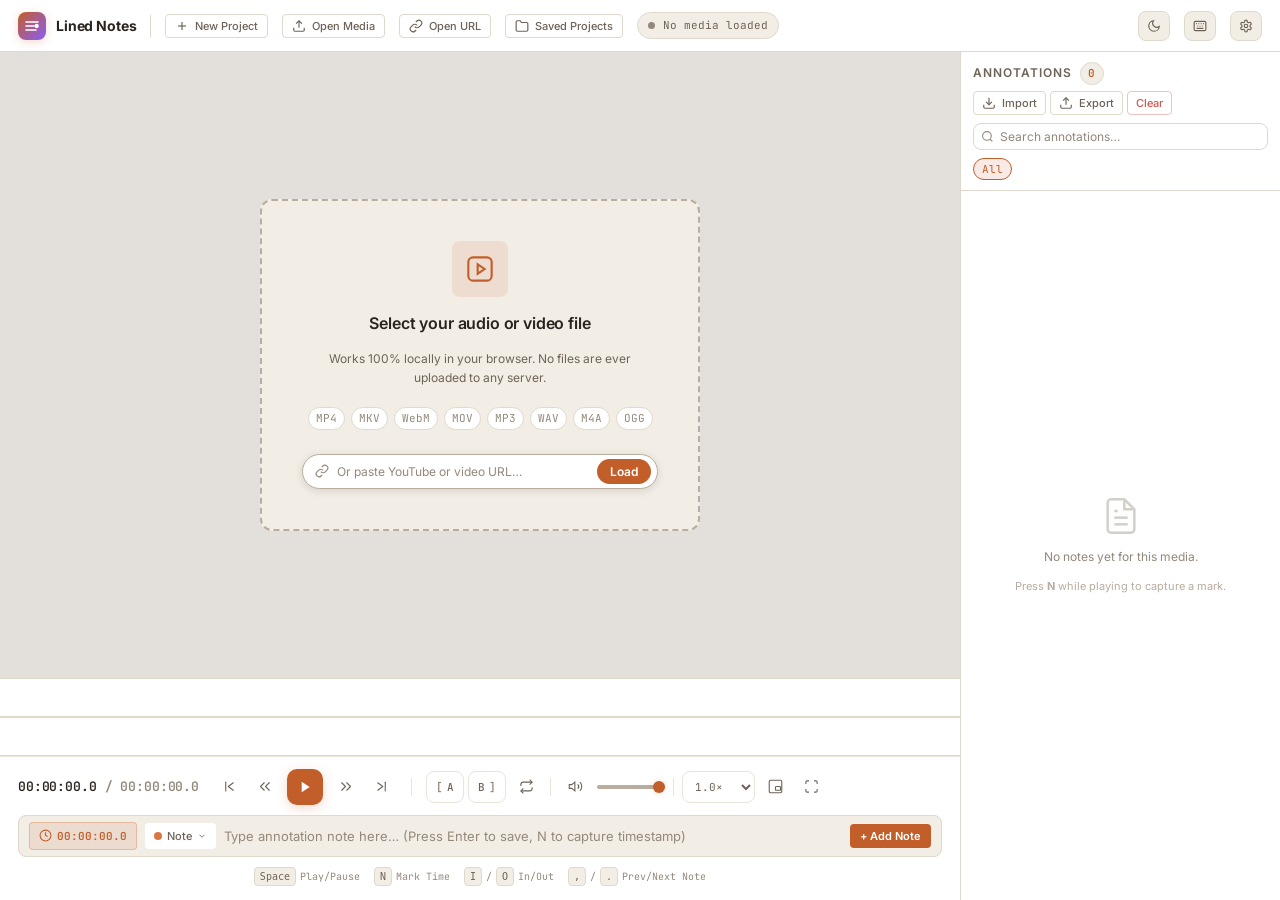
==== index.html @ c64c7761 "fixes to caching and PWA updates" ====
<!DOCTYPE html>
<html lang="en">

<head>
  <meta charset="UTF-8">
  <meta name="viewport" content="width=device-width, initial-scale=1.0, maximum-scale=5.0, viewport-fit=cover">
  <meta name="theme-color" content="#141210">
  <meta name="description" content="Lined Notes — Professional Audio & Video Annotation">
  <title>Lined Notes — Audio & Video Annotation</title>

  <!-- PWA Manifest & App Metadata -->
  <link rel="manifest" href="manifest.webmanifest">
  <meta name="mobile-web-app-capable" content="yes">
  <meta name="apple-mobile-web-app-capable" content="yes">
  <meta name="apple-mobile-web-app-status-bar-style" content="black-translucent">
  <meta name="apple-mobile-web-app-title" content="Lined Notes">
  <meta name="application-name" content="Lined Notes">
  <meta name="msapplication-TileColor" content="#141210">

  <!-- PWA Icons & Favicons -->
  <link rel="icon" type="image/svg+xml" href="icons/icon.svg">
  <link rel="icon" type="image/png" sizes="32x32" href="icons/favicon-32x32.png">
  <link rel="icon" type="image/png" sizes="16x16" href="icons/favicon-16x16.png">
  <link rel="shortcut icon" href="favicon.ico">
  <link rel="apple-touch-icon" sizes="180x180" href="icons/apple-touch-icon.png">

  <!-- Fonts & Modular Styles -->
  <link rel="preconnect" href="https://fonts.googleapis.com">
  <link rel="preconnect" href="https://fonts.gstatic.com" crossorigin>
  <link
    href="https://fonts.googleapis.com/css2?family=Inter:wght@400;500;600;700&family=JetBrains+Mono:wght@400;500;600&display=swap"
    rel="stylesheet">
  <link rel="stylesheet" href="css/main.css">

  <script>
    (function () {
      try {
        const saved = localStorage.getItem('ln_theme');
        const theme = saved || ((window.matchMedia && window.matchMedia('(prefers-color-scheme: light)').matches) ? 'light' : 'dark');
        document.documentElement.setAttribute('data-theme', theme);
        const meta = document.querySelector('meta[name="theme-color"]');
        if (meta) meta.setAttribute('content', theme === 'light' ? '#f7f4ee' : '#141210');
      } catch (e) { }
    })();
  </script>
</head>

<body>

  <div id="app">

    <!-- HEADER -->
    <header>
      <a href="#" class="logo" onclick="event.preventDefault()">
        <div class="logo-icon">
          <svg viewBox="0 0 24 24" fill="none" stroke="currentColor" stroke-width="2.5" stroke-linecap="round"
            stroke-linejoin="round" width="16" height="16">
            <line x1="3" y1="6" x2="21" y2="6" />
            <line x1="3" y1="12" x2="15" y2="12" />
            <line x1="3" y1="18" x2="18" y2="18" />
            <circle cx="19" cy="12" r="2" fill="currentColor" />
          </svg>
        </div>
        <span class="logo-title">Lined Notes</span>
      </a>

      <!-- Mobile View Switcher Tabs (<= 1024px) -->
      <mobile-tabs id="mobile-tabs"></mobile-tabs>

      <div class="header-sep"></div>

      <button class="btn btn-ghost btn-sm btn-new-project" id="new-project-btn" onclick="app.newProject()"
        title="Start New Project" aria-label="Start New Project">
        <svg viewBox="0 0 24 24" fill="none" stroke="currentColor" stroke-width="2" width="13" height="13">
          <line x1="12" y1="5" x2="12" y2="19" />
          <line x1="5" y1="12" x2="19" y2="12" />
        </svg>
        <span class="btn-text">New Project</span>
      </button>
      <button class="btn btn-ghost btn-sm btn-open-media" id="open-media-btn" onclick="document.getElementById('file-picker').click()"
        title="Open Audio or Video File" aria-label="Open Audio or Video File">
        <svg viewBox="0 0 24 24" fill="none" stroke="currentColor" stroke-width="2">
          <path d="M21 15v4a2 2 0 01-2 2H5a2 2 0 01-2-2v-4" />
          <polyline points="17 8 12 3 7 8" />
          <line x1="12" y1="3" x2="12" y2="15" />
        </svg>
        <span class="btn-text">Open Media</span>
      </button>
      <button class="btn btn-ghost btn-sm btn-open-url" id="open-url-btn" onclick="app.openUrlModal()"
        title="Open YouTube or Video URL" aria-label="Open YouTube or Video URL">
        <svg viewBox="0 0 24 24" fill="none" stroke="currentColor" stroke-width="2" width="13" height="13">
          <path d="M10 13a5 5 0 0 0 7.54.54l3-3a5 5 0 0 0-7.07-7.07l-1.72 1.71"></path>
          <path d="M14 11a5 5 0 0 0-7.54-.54l-3 3a5 5 0 0 0 7.07 7.07l1.71-1.71"></path>
        </svg>
        <span class="btn-text">Open URL</span>
      </button>
      <button class="btn btn-ghost btn-sm btn-projects" id="projects-btn" onclick="app.openSessionsModal()"
        title="Saved Projects & Sessions">
        <svg viewBox="0 0 24 24" fill="none" stroke="currentColor" stroke-width="2" width="13" height="13">
          <path d="M22 19a2 2 0 0 1-2 2H4a2 2 0 0 1-2-2V5a2 2 0 0 1 2-2h5l2 3h9a2 2 0 0 1 2 2z"></path>
        </svg>
        <span class="btn-text">Saved Projects</span>
        <span class="projects-count-badge" id="projects-count-badge" style="display:none;">0</span>
      </button>
      <input type="file" id="file-picker"
        accept="audio/*,video/*,.mp4,.mkv,.webm,.mov,.avi,.m4v,.ogv,.mp3,.wav,.m4a,.aac,.ogg,.opus,.flac,.weba"
        style="display:none" onchange="app.handleFileSelect(this.files[0])">

      <div class="file-badge" id="file-badge" title="Current Loaded File">
        <div class="dot"></div>
        <div class="file-badge-text" id="file-name-text">No media loaded</div>
      </div>

      <div class="spacer"></div>

      <!-- Offline status badge -->
      <div id="offline-badge"
        style="display:none;align-items:center;gap:5px;font-size:11px;font-family:var(--font-mono);color:#f59e0b;background:rgba(245,158,11,0.12);border:1px solid rgba(245,158,11,0.28);padding:3px 8px;border-radius:var(--radius-full);"
        title="Offline: All annotation and playback features working locally">
        <svg viewBox="0 0 24 24" fill="none" stroke="currentColor" stroke-width="2" width="12" height="12">
          <line x1="1" y1="1" x2="23" y2="23" />
          <path d="M16.72 11.06A10.94 10.94 0 0 1 19 12.55" />
          <path d="M5 12.55a10.94 10.94 0 0 1 5.17-2.39" />
          <path d="M10.71 5.05A16 16 0 0 1 22.58 9" />
          <path d="M1.42 9a15.91 15.91 0 0 1 4.7-2.88" />
          <path d="M8.53 16.11a6 6 0 0 1 6.95 0" />
          <line x1="12" y1="20" x2="12.01" y2="20" />
        </svg>
        <span>Offline</span>
      </div>

      <!-- PWA Install Button (shown when installable) -->
      <button class="btn btn-primary btn-sm" id="pwa-install-btn"
        style="display:none;padding:4px 10px;font-size:11px;gap:5px;" onclick="app.promptPwaInstall()"
        title="Install Lined Notes as App">
        <svg viewBox="0 0 24 24" fill="none" stroke="currentColor" stroke-width="2.2" width="13" height="13">
          <path d="M21 15v4a2 2 0 0 1-2 2H5a2 2 0 0 1-2-2v-4" />
          <polyline points="7 10 12 15 17 10" />
          <line x1="12" y1="15" x2="12" y2="3" />
        </svg>
        <span>Install App</span>
      </button>

      <!-- Theme toggle -->
      <button class="btn-icon theme-toggle-btn" id="theme-toggle-btn" onclick="app.toggleTheme()"
        title="Toggle Theme (T)">
        <svg class="theme-icon-sun" viewBox="0 0 24 24" fill="none" stroke="currentColor" stroke-width="2">
          <circle cx="12" cy="12" r="5" />
          <line x1="12" y1="1" x2="12" y2="3" />
          <line x1="12" y1="21" x2="12" y2="23" />
          <line x1="4.22" y1="4.22" x2="5.64" y2="5.64" />
          <line x1="18.36" y1="18.36" x2="19.78" y2="19.78" />
          <line x1="1" y1="12" x2="3" y2="12" />
          <line x1="21" y1="12" x2="23" y2="12" />
          <line x1="4.22" y1="19.78" x2="5.64" y2="18.36" />
          <line x1="18.36" y1="5.64" x2="19.78" y2="4.22" />
        </svg>
        <svg class="theme-icon-moon" viewBox="0 0 24 24" fill="none" stroke="currentColor" stroke-width="2">
          <path d="M21 12.79A9 9 0 1 1 11.21 3 7 7 0 0 0 21 12.79z" />
        </svg>
      </button>

      <button class="btn-icon" onclick="app.openShortcutsModal()" title="Keyboard Shortcuts (?)"
        aria-label="Keyboard Shortcuts">
        <svg viewBox="0 0 24 24" fill="none" stroke="currentColor" stroke-width="2" stroke-linecap="round"
          stroke-linejoin="round" width="14" height="14">
          <rect width="20" height="16" x="2" y="4" rx="2" />
          <path d="M6 8h.001" />
          <path d="M10 8h.001" />
          <path d="M14 8h.001" />
          <path d="M18 8h.001" />
          <path d="M8 12h.001" />
          <path d="M12 12h.001" />
          <path d="M16 12h.001" />
          <path d="M7 16h10" />
        </svg>
      </button>

      <!-- Settings -->
      <button class="btn-icon" id="settings-btn" onclick="app.openSettingsModal()" title="Settings"
        aria-label="Settings">
        <svg viewBox="0 0 24 24" fill="none" stroke="currentColor" stroke-width="2" stroke-linecap="round"
          stroke-linejoin="round" width="14" height="14">
          <path
            d="M12.22 2h-.44a2 2 0 0 0-2 2v.18a2 2 0 0 1-1 1.73l-.43.25a2 2 0 0 1-2 0l-.15-.08a2 2 0 0 0-2.73.73l-.22.38a2 2 0 0 0 .73 2.73l.15.1a2 2 0 0 1 1 1.72v.51a2 2 0 0 1-1 1.74l-.15.09a2 2 0 0 0-.73 2.73l.22.38a2 2 0 0 0 2.73.73l.15-.08a2 2 0 0 1 2 0l.43.25a2 2 0 0 1 1 1.73V20a2 2 0 0 0 2 2h.44a2 2 0 0 0 2-2v-.18a2 2 0 0 1 1-1.73l.43-.25a2 2 0 0 1 2 0l.15.08a2 2 0 0 0 2.73-.73l.22-.39a2 2 0 0 0-.73-2.73l-.15-.08a2 2 0 0 1-1-1.74v-.5a2 2 0 0 1 1-1.74l.15-.09a2 2 0 0 0 .73-2.73l-.22-.38a2 2 0 0 0-2.73-.73l-.15.08a2 2 0 0 1-2 0l-.43-.25a2 2 0 0 1-1-1.73V4a2 2 0 0 0-2-2z" />
          <circle cx="12" cy="12" r="3" />
        </svg>
      </button>

      <!-- Mobile Overflow Menu (<= 1024px) -->
      <div class="mobile-menu-wrap" id="mobile-menu-wrap">
        <button class="btn-icon mobile-menu-btn" id="mobile-menu-btn" onclick="app.toggleMobileMenu(event)"
          title="Options menu" aria-label="Options menu">
          <svg viewBox="0 0 24 24" fill="none" stroke="currentColor" stroke-width="2.2" width="18" height="18">
            <circle cx="12" cy="12" r="1.5" />
            <circle cx="12" cy="5" r="1.5" />
            <circle cx="12" cy="19" r="1.5" />
          </svg>
        </button>
        <div class="mobile-dropdown-menu" id="mobile-dropdown-menu">
          <div class="dropdown-item" onclick="app.newProject(); app.closeMobileMenu();">
            <svg viewBox="0 0 24 24" fill="none" stroke="currentColor" stroke-width="2" width="14" height="14">
              <path d="M12 5v14M5 12h14" />
            </svg>
            <span>New Project</span>
          </div>
          <div class="dropdown-item" onclick="document.getElementById('file-picker').click(); app.closeMobileMenu();">
            <svg viewBox="0 0 24 24" fill="none" stroke="currentColor" stroke-width="2" width="14" height="14">
              <path d="M21 15v4a2 2 0 0 1-2 2H5a2 2 0 0 1-2-2v-4" />
              <polyline points="17 8 12 3 7 8" />
              <line x1="12" y1="3" x2="12" y2="15" />
            </svg>
            <span>Select Media…</span>
          </div>
          <div class="dropdown-item" onclick="app.openUrlModal(); app.closeMobileMenu();">
            <svg viewBox="0 0 24 24" fill="none" stroke="currentColor" stroke-width="2" width="14" height="14">
              <path d="M10 13a5 5 0 0 0 7.54.54l3-3a5 5 0 0 0-7.07-7.07l-1.72 1.71"></path>
              <path d="M14 11a5 5 0 0 0-7.54-.54l-3 3a5 5 0 0 0 7.07 7.07l1.71-1.71"></path>
            </svg>
            <span>Open Video URL…</span>
          </div>
          <div class="dropdown-divider"></div>
          <div class="dropdown-item" onclick="app.toggleTheme(); app.closeMobileMenu();">
            <svg viewBox="0 0 24 24" fill="none" stroke="currentColor" stroke-width="2" width="14" height="14">
              <circle cx="12" cy="12" r="5" />
              <path
                d="M12 1v2m0 18v2M4.22 4.22l1.42 1.42m12.72 12.72l1.42 1.42M1 12h2m18 0h2M4.22 19.78l1.42-1.42M18.36 5.64l1.42-1.42" />
            </svg>
            <span>Toggle Theme</span>
          </div>
          <div class="dropdown-item" id="menu-item-install" onclick="app.promptPwaInstall(); app.closeMobileMenu();"
            style="display:none;">
            <svg viewBox="0 0 24 24" fill="none" stroke="currentColor" stroke-width="2" width="14" height="14">
              <path d="M21 15v4a2 2 0 0 1-2 2H5a2 2 0 0 1-2-2v-4" />
              <polyline points="7 10 12 15 17 10" />
              <line x1="12" y1="15" x2="12" y2="3" />
            </svg>
            <span>Install App</span>
          </div>
          <div class="dropdown-item" onclick="app.openSessionsModal(); app.closeMobileMenu();">
            <svg viewBox="0 0 24 24" fill="none" stroke="currentColor" stroke-width="2" width="14" height="14">
              <path d="M22 19a2 2 0 0 1-2 2H4a2 2 0 0 1-2-2V5a2 2 0 0 1 2-2h5l2 3h9a2 2 0 0 1 2 2z"></path>
            </svg>
            <span>Saved Projects <span id="menu-projects-count"
                style="font-family:var(--font-mono);font-size:11px;color:var(--accent-cyan);"></span></span>
          </div>
          <div class="dropdown-item" onclick="app.openExportModal(); app.closeMobileMenu();">
            <svg viewBox="0 0 24 24" fill="none" stroke="currentColor" stroke-width="2" width="14" height="14">
              <path d="M21 15v4a2 2 0 0 1-2 2H5a2 2 0 0 1-2-2v-4" />
              <polyline points="17 8 12 3 7 8" />
              <line x1="12" y1="3" x2="12" y2="15" />
            </svg>
            <span>Export Annotations…</span>
          </div>
          <div class="dropdown-item" onclick="app.openImportModal(); app.closeMobileMenu();">
            <svg viewBox="0 0 24 24" fill="none" stroke="currentColor" stroke-width="2" width="14" height="14">
              <path d="M21 15v4a2 2 0 0 1-2 2H5a2 2 0 0 1-2-2v-4" />
              <polyline points="7 10 12 15 17 10" />
              <line x1="12" y1="15" x2="12" y2="3" />
            </svg>
            <span>Import Annotations…</span>
          </div>
          <div class="dropdown-item" onclick="app.openShortcutsModal(); app.closeMobileMenu();">
            <svg viewBox="0 0 24 24" fill="none" stroke="currentColor" stroke-width="2" stroke-linecap="round"
              stroke-linejoin="round" width="14" height="14">
              <rect width="20" height="16" x="2" y="4" rx="2" />
              <path d="M6 8h.001" />
              <path d="M10 8h.001" />
              <path d="M14 8h.001" />
              <path d="M18 8h.001" />
              <path d="M8 12h.001" />
              <path d="M12 12h.001" />
              <path d="M16 12h.001" />
              <path d="M7 16h10" />
            </svg>
            <span>Keyboard Shortcuts</span>
          </div>
          <div class="dropdown-item" onclick="app.openSettingsModal(); app.closeMobileMenu();">
            <svg viewBox="0 0 24 24" fill="none" stroke="currentColor" stroke-width="2" stroke-linecap="round"
              stroke-linejoin="round" width="14" height="14">
              <path
                d="M12.22 2h-.44a2 2 0 0 0-2 2v.18a2 2 0 0 1-1 1.73l-.43.25a2 2 0 0 1-2 0l-.15-.08a2 2 0 0 0-2.73.73l-.22.38a2 2 0 0 0 .73 2.73l.15.1a2 2 0 0 1 1 1.72v.51a2 2 0 0 1-1 1.74l-.15.09a2 2 0 0 0-.73 2.73l.22.38a2 2 0 0 0 2.73.73l.15-.08a2 2 0 0 1 2 0l.43.25a2 2 0 0 1 1 1.73V20a2 2 0 0 0 2 2h.44a2 2 0 0 0 2-2v-.18a2 2 0 0 1 1-1.73l.43-.25a2 2 0 0 1 2 0l.15.08a2 2 0 0 0 2.73-.73l.22-.39a2 2 0 0 0-.73-2.73l-.15-.08a2 2 0 0 1-1-1.74v-.5a2 2 0 0 1 1-1.74l.15-.09a2 2 0 0 0 .73-2.73l-.22-.38a2 2 0 0 0-2.73-.73l-.15.08a2 2 0 0 1-2 0l-.43-.25a2 2 0 0 1-1-1.73V4a2 2 0 0 0-2-2z" />
              <circle cx="12" cy="12" r="3" />
            </svg>
            <span>Settings</span>
          </div>
          <div class="dropdown-divider"></div>
          <div class="dropdown-item text-danger" onclick="app.clearAllNotes(); app.closeMobileMenu();">
            <svg viewBox="0 0 24 24" fill="none" stroke="currentColor" stroke-width="2" width="14" height="14">
              <polyline points="3 6 5 6 21 6" />
              <path d="M19 6v14a2 2 0 0 1-2 2H7a2 2 0 0 1-2-2V6m3 0V4a2 2 0 0 1 2-2h4a2 2 0 0 1 2 2v2" />
            </svg>
            <span>Clear All Notes</span>
          </div>
        </div>
      </div>
    </header>

    <!-- MAIN COLUMN: Media Player + Timeline + Transport Controls -->
    <div id="main-col">

      <!-- PLAYER AREA -->
      <div id="player-area">
        <!-- Drag & Drop Overlay -->
        <div id="drop-zone" ondrop="app.onDrop(event)" ondragover="app.onDragOver(event)"
          ondragleave="app.onDragLeave(event)" onclick="document.getElementById('file-picker').click()">
          <div class="drop-box">
            <div class="drop-icon-wrap">
              <svg viewBox="0 0 24 24" fill="none" stroke="currentColor" stroke-width="1.8">
                <rect x="2" y="2" width="20" height="20" rx="4" />
                <polygon points="10 8 16 12 10 16 10 8" />
              </svg>
            </div>
            <div class="drop-title">Select your audio or video file</div>
            <div class="drop-desc">Works 100% locally in your browser. No files are ever uploaded to any server.</div>
            <div class="drop-pills">
              <span class="drop-pill">MP4</span>
              <span class="drop-pill">MKV</span>
              <span class="drop-pill">WebM</span>
              <span class="drop-pill">MOV</span>
              <span class="drop-pill">MP3</span>
              <span class="drop-pill">WAV</span>
              <span class="drop-pill">M4A</span>
              <span class="drop-pill">OGG</span>
            </div>
            <div class="drop-url-bar" onclick="event.stopPropagation()">
              <svg viewBox="0 0 24 24" fill="none" stroke="currentColor" stroke-width="2" width="14" height="14" class="drop-url-icon">
                <path d="M10 13a5 5 0 0 0 7.54.54l3-3a5 5 0 0 0-7.07-7.07l-1.72 1.71"></path>
                <path d="M14 11a5 5 0 0 0-7.54-.54l-3 3a5 5 0 0 0 7.07 7.07l1.71-1.71"></path>
              </svg>
              <input type="url" id="drop-url-input" placeholder="Or paste YouTube or video URL…"
                onkeydown="if(event.key==='Enter') app.loadFromDropUrlInput()">
              <button class="btn btn-primary btn-sm" onclick="app.loadFromDropUrlInput()">Load</button>
            </div>
          </div>
        </div>

        <!-- Video Element -->
        <video id="video-el" playsinline></video>

        <!-- YouTube Player Stage -->
        <div id="youtube-stage">
          <div id="youtube-player"></div>
        </div>

        <!-- Audio Visualizer Stage -->
        <div id="audio-stage">
          <div class="audio-disc-card">
            <div class="disc-visualizer" id="disc-visualizer">
              <div class="disc-inner">
                <svg viewBox="0 0 24 24" fill="none" stroke="currentColor" stroke-width="2" width="18" height="18">
                  <path d="M9 18V5l12-2v13" />
                  <circle cx="6" cy="18" r="3" />
                  <circle cx="18" cy="16" r="3" />
                </svg>
              </div>
            </div>
            <div class="audio-info-title" id="audio-title">Audio File</div>
            <div class="audio-info-sub" id="audio-meta">00:00:00</div>
            <div class="audio-bars-preview" id="audio-bars"></div>
          </div>
        </div>

        <!-- Fullscreen Exit Floating Button -->
        <button id="fullscreen-exit-btn" class="fullscreen-exit-btn" onclick="app.toggleFullscreen()"
          title="Exit Fullscreen (Esc)" aria-label="Exit fullscreen">
          <svg viewBox="0 0 24 24" fill="none" stroke="currentColor" stroke-width="2" width="14" height="14">
            <path d="M8 3v3a2 2 0 0 1-2 2H3m18 0h-3a2 2 0 0 1-2-2V3m0 18v-3a2 2 0 0 1 2-2h3M3 16h3a2 2 0 0 1 2 2v3" />
          </svg>
          <span class="fullscreen-exit-text">Exit Fullscreen</span>
          <kbd class="fullscreen-exit-kbd">Esc</kbd>
        </button>

        <!-- Detached Media Review Stage -->
        <div id="detached-stage" style="display:none;">
          <div class="detached-card">
            <div class="detached-icon-wrap">
              <svg viewBox="0 0 24 24" fill="none" stroke="currentColor" stroke-width="1.8" width="32" height="32">
                <path d="M14 2H6a2 2 0 0 0-2 2v16a2 2 0 0 0 2 2h12a2 2 0 0 0 2-2V8z"></path>
                <polyline points="14 2 14 8 20 8"></polyline>
                <line x1="16" y1="13" x2="8" y2="13"></line>
                <line x1="16" y1="17" x2="8" y2="17"></line>
                <polyline points="10 9 9 9 8 9"></polyline>
              </svg>
            </div>
            <div class="detached-badge">Detached Review Mode</div>
            <div class="detached-title" id="detached-file-name">filename.mp4</div>
            <div class="detached-desc">Viewing saved annotations without media file attached. Full note editing,
              searching, timeline navigation, and export are active.</div>
            <div class="detached-actions">
              <button class="btn btn-primary btn-sm" onclick="document.getElementById('file-picker').click()">
                <svg viewBox="0 0 24 24" fill="none" stroke="currentColor" stroke-width="2" width="13" height="13">
                  <path d="M21 15v4a2 2 0 0 1-2 2H5a2 2 0 0 1-2-2v-4"></path>
                  <polyline points="17 8 12 3 7 8"></polyline>
                  <line x1="12" y1="3" x2="12" y2="15"></line>
                </svg>
                Attach Media File
              </button>
              <button class="btn btn-ghost btn-sm" onclick="app.openExportModal()">
                <svg viewBox="0 0 24 24" fill="none" stroke="currentColor" stroke-width="2" width="13" height="13">
                  <path d="M21 15v4a2 2 0 0 1-2 2H5a2 2 0 0 1-2-2v-4"></path>
                  <polyline points="17 8 12 3 7 8"></polyline>
                  <line x1="12" y1="3" x2="12" y2="15"></line>
                </svg>
                Export Annotations
              </button>
            </div>
          </div>
        </div>

        <div id="capture-flash"></div>
        <toast-notification id="toast"></toast-notification>
      </div>

      <!-- TIMELINE AREA -->
      <div id="timeline-container">
        <div id="timeline-canvas-wrap" onpointerdown="app.startScrub(event)" onpointermove="app.onTimelineHover(event)"
          onpointerleave="app.clearHover()" onwheel="app.onTimelineWheel(event)">
          <canvas id="timeline-canvas"></canvas>
        </div>
      </div>

      <!-- CONTROLS & NOTE INPUT -->
      <div id="controls-area">
        <!-- Transport Row -->
        <div class="transport-row">
          <time-display id="time-display"></time-display>

          <!-- Primary Playback Controls -->
          <div class="playback-controls-group">
            <button class="btn-icon note-nav-btn" onclick="app.jumpPrevNote()" title="Previous Note (, or [)" aria-label="Previous Note">
              <svg viewBox="0 0 24 24" fill="none" stroke="currentColor">
                <line x1="6" y1="5" x2="6" y2="19" stroke-linecap="round" />
                <polyline points="18 6 10 12 18 18" stroke-linecap="round" stroke-linejoin="round" />
              </svg>
            </button>
            <button class="btn-icon skip-btn" onclick="app.skip(-5)" title="Back 5s (←)" aria-label="Skip back 5s">
              <svg viewBox="0 0 24 24" fill="none" stroke="currentColor">
                <polyline points="10 18 4 12 10 6" stroke-linecap="round" stroke-linejoin="round" />
                <polyline points="18 18 12 12 18 6" stroke-linecap="round" stroke-linejoin="round" />
              </svg>
            </button>
            <button class="play-btn" id="play-btn" onclick="app.togglePlay()" title="Play / Pause (Space)"
              aria-label="Play or Pause">
              <svg id="play-icon" viewBox="0 0 24 24">
                <polygon points="7 4 19 12 7 20 7 4" />
              </svg>
            </button>
            <button class="btn-icon skip-btn" onclick="app.skip(5)" title="Forward 5s (→)" aria-label="Skip forward 5s">
              <svg viewBox="0 0 24 24" fill="none" stroke="currentColor">
                <polyline points="6 18 12 12 6 6" stroke-linecap="round" stroke-linejoin="round" />
                <polyline points="14 18 20 12 14 6" stroke-linecap="round" stroke-linejoin="round" />
              </svg>
            </button>
            <button class="btn-icon note-nav-btn" onclick="app.jumpNextNote()" title="Next Note (. or ])" aria-label="Next Note">
              <svg viewBox="0 0 24 24" fill="none" stroke="currentColor">
                <line x1="18" y1="5" x2="18" y2="19" stroke-linecap="round" />
                <polyline points="6 6 14 12 6 18" stroke-linecap="round" stroke-linejoin="round" />
              </svg>
            </button>
            <button class="mobile-speed-btn" id="mobile-speed-btn" onclick="app.cycleSpeed()"
              title="Cycle Playback Speed" aria-label="Cycle speed">1×</button>
            <button class="mobile-tools-toggle" id="mobile-tools-toggle" onclick="app.toggleMobileTools()"
              title="Additional Playback Tools" aria-label="Toggle tools">
              <svg viewBox="0 0 24 24" fill="none" stroke="currentColor" stroke-width="1.8" stroke-linecap="round"
                stroke-linejoin="round" width="16" height="16">
                <line x1="6" y1="4" x2="6" y2="12" />
                <line x1="6" y1="16" x2="6" y2="20" />
                <circle cx="6" cy="14" r="2" />
                <line x1="12" y1="4" x2="12" y2="6" />
                <line x1="12" y1="10" x2="12" y2="20" />
                <circle cx="12" cy="8" r="2" />
                <line x1="18" y1="4" x2="18" y2="13" />
                <line x1="18" y1="17" x2="18" y2="20" />
                <circle cx="18" cy="15" r="2" />
              </svg>
            </button>
          </div>

          <div class="timeline-separator"></div>

          <!-- Secondary / Expandable Tools Group -->
          <div class="secondary-tools-group" id="secondary-tools-group">
            <!-- In/Out Points for range notes: Bracket Buttons -->
            <button class="bracket-btn" id="A-point-btn" onclick="app.setInPoint()" title="Set A Point (A)">
              <span class="bracket-char">[</span> A
            </button>
            <button class="bracket-btn" id="B-point-btn" onclick="app.setOutPoint()" title="Set B Point (B)">
              B <span class="bracket-char">]</span>
            </button>
            <button class="btn-icon" id="loop-range-btn" onclick="app.toggleLoop()"
              title="Toggle A-B Range Loop (Shift+L)">
              <svg viewBox="0 0 24 24" fill="none" stroke="currentColor">
                <polyline points="17 1 21 5 17 9" />
                <path d="M3 11V9a4 4 0 0 1 4-4h14" />
                <polyline points="7 23 3 19 7 15" />
                <path d="M21 13v2a4 4 0 0 1-4 4H3" />
              </svg>
            </button>
            <button class="btn-icon" id="clear-range-btn" onclick="app.clearRange()" title="Clear Range Selection"
              style="display:none;">
              <svg viewBox="0 0 24 24" fill="none" stroke="currentColor">
                <line x1="18" y1="6" x2="6" y2="18" stroke-linecap="round" />
                <line x1="6" y1="6" x2="18" y2="18" stroke-linecap="round" />
              </svg>
            </button>

            <div class="timeline-separator"></div>

            <div class="volume-group">
              <button class="btn-icon" onclick="app.toggleMute()" id="mute-btn" title="Mute / Unmute (M)">
                <svg id="volume-icon" viewBox="0 0 24 24" fill="none" stroke="currentColor">
                  <polygon points="11 5 6 9 2 9 2 15 6 15 11 19 11 5" />
                  <path d="M19.07 4.93a10 10 0 0 1 0 14.14" />
                  <path d="M15.54 8.46a5 5 0 0 1 0 7.07" />
                </svg>
              </button>
              <input type="range" id="volume-range" min="0" max="1" step="0.02" value="1"
                oninput="app.setVolume(this.value)">
            </div>

            <div class="timeline-separator speed-separator"></div>

            <select class="speed-select" id="speed-select" onchange="app.setSpeed(this.value)" title="Playback Speed">
              <option value="0.25">0.25×</option>
              <option value="0.5">0.5×</option>
              <option value="0.75">0.75×</option>
              <option value="1" selected>1.0×</option>
              <option value="1.25">1.25×</option>
              <option value="1.5">1.5×</option>
              <option value="1.75">1.75×</option>
              <option value="2">2.0×</option>
            </select>

            <!-- Video Extra buttons -->
            <button class="btn-icon" id="pip-btn" onclick="app.togglePiP()" title="Picture in Picture (P)">
              <svg viewBox="0 0 24 24" fill="none" stroke="currentColor">
                <rect x="2" y="2" width="20" height="20" rx="2" />
                <rect x="12" y="12" width="8" height="6" rx="1" />
              </svg>
            </button>
            <button class="btn-icon" onclick="app.toggleFullscreen()" title="Fullscreen (F)">
              <svg viewBox="0 0 24 24" fill="none" stroke="currentColor">
                <path
                  d="M8 3H5a2 2 0 0 0-2 2v3m18 0V5a2 2 0 0 0-2-2h-3m0 18h3a2 2 0 0 0 2-2v-3M3 16v3a2 2 0 0 0 2 2h3" />
              </svg>
            </button>

            <div class="timeline-separator mobile-tray-sep"></div>

            <button class="btn-icon mobile-tray-btn" onclick="app.newProject()" title="New Project" aria-label="New Project">
              <svg viewBox="0 0 24 24" fill="none" stroke="currentColor">
                <line x1="12" y1="5" x2="12" y2="19" stroke-linecap="round" />
                <line x1="5" y1="12" x2="19" y2="12" stroke-linecap="round" />
              </svg>
            </button>
            <button class="btn-icon mobile-tray-btn" onclick="document.getElementById('file-picker').click()" title="Select Media…" aria-label="Select Media…">
              <svg viewBox="0 0 24 24" fill="none" stroke="currentColor">
                <path d="M21 15v4a2 2 0 0 1-2 2H5a2 2 0 0 1-2-2v-4" stroke-linecap="round" stroke-linejoin="round" />
                <polyline points="17 8 12 3 7 8" stroke-linecap="round" stroke-linejoin="round" />
                <line x1="12" y1="3" x2="12" y2="15" stroke-linecap="round" stroke-linejoin="round" />
              </svg>
            </button>
          </div>
        </div>

        <!-- Annotation Note Input Box -->
        <div class="annotation-input-box">
          <div class="stamp-button" id="stamp-badge" onclick="app.captureCurrentTime()"
            title="Click to update capture time">
            <svg viewBox="0 0 24 24" fill="none" stroke="currentColor" stroke-width="2" width="13" height="13">
              <circle cx="12" cy="12" r="10" />
              <polyline points="12 6 12 12 16 14" />
            </svg>
            <span id="stamp-badge-val">00:00:00.0</span>
          </div>

          <!-- Tag Selection -->
          <tag-picker id="tag-picker"></tag-picker>

          <input type="text" id="note-text-input"
            data-placeholder-desktop="Type annotation note here… (Press Enter to save, N to capture timestamp)"
            data-placeholder-mobile="Type annotation note here…"
            placeholder="Type annotation note here… (Press Enter to save, N to capture timestamp)" maxlength="1000">
          <script>
            (function () {
              if (window.matchMedia && window.matchMedia('(max-width: 1024px)').matches) {
                var el = document.getElementById('note-text-input');
                if (el) el.placeholder = el.dataset.placeholderMobile || 'Type annotation note here…';
              }
            })();
          </script>

          <button class="btn btn-primary btn-sm" onclick="app.saveNote()">+ Add Note</button>
        </div>

        <!-- Sub-controls / preferences & hint -->
        <div class="sub-controls-row">

          <div class="kbd-shortcuts-hint">
            <span class="kbd-pill"><kbd>Space</kbd> Play/Pause</span>
            <span class="kbd-pill"><kbd>N</kbd> Mark Time</span>
            <span class="kbd-pill"><kbd>I</kbd>/<kbd>O</kbd> In/Out</span>
            <span class="kbd-pill"><kbd>,</kbd>/<kbd>.</kbd> Prev/Next Note</span>
          </div>
        </div>
      </div><!-- /#controls-area -->

    </div><!-- /#main-col -->

    <!-- NOTES SIDEBAR -->
    <div id="notes-panel">
      <div class="notes-panel-header">
        <div class="notes-title-row">
          <div class="notes-title-label">
            <span>Annotations</span>
            <span class="notes-count-badge" id="notes-count-badge">0</span>
          </div>
          <div class="notes-actions-row">
            <button class="btn btn-ghost btn-sm" onclick="app.openImportModal()"
              title="Import annotations from JSON, SRT, VTT, or CSV">
              <svg viewBox="0 0 24 24" fill="none" stroke="currentColor" stroke-width="2" width="12" height="12">
                <path d="M21 15v4a2 2 0 0 1-2 2H5a2 2 0 0 1-2-2v-4" />
                <polyline points="7 10 12 15 17 10" />
                <line x1="12" y1="15" x2="12" y2="3" />
              </svg>
              Import
            </button>
            <button class="btn btn-ghost btn-sm" onclick="app.openExportModal()"
              title="Export annotations in multiple formats">
              <svg viewBox="0 0 24 24" fill="none" stroke="currentColor" stroke-width="2" width="12" height="12">
                <path d="M21 15v4a2 2 0 0 1-2 2H5a2 2 0 0 1-2-2v-4" />
                <polyline points="17 8 12 3 7 8" />
                <line x1="12" y1="3" x2="12" y2="15" />
              </svg>
              Export
            </button>
            <button class="btn btn-danger btn-sm" onclick="app.clearAllNotes()"
              title="Clear all annotations">Clear</button>
          </div>
        </div>

        <!-- Search Box -->
        <div class="search-input-box">
          <svg viewBox="0 0 24 24" fill="none" stroke="currentColor" stroke-width="2">
            <circle cx="11" cy="11" r="8" />
            <line x1="21" y1="21" x2="16.65" y2="16.65" />
          </svg>
          <input type="text" id="search-notes-input" placeholder="Search annotations…"
            oninput="app.onSearchInput(this.value)">
        </div>

        <!-- Tag Filter Chips -->
        <div class="tag-filters-row" id="tag-filters-row"></div>
      </div>

      <!-- Notes List -->
      <div id="notes-list">
        <div class="notes-empty-state" id="notes-empty-state">
          <svg viewBox="0 0 24 24" fill="none" stroke="currentColor" stroke-width="1.5">
            <path d="M14 2H6a2 2 0 0 0-2 2v16a2 2 0 0 0 2 2h12a2 2 0 0 0 2-2V8z" />
            <polyline points="14 2 14 8 20 8" />
            <line x1="16" y1="13" x2="8" y2="13" />
            <line x1="16" y1="17" x2="8" y2="17" />
            <polyline points="10 9 9 9 8 9" />
          </svg>
          <div>No notes yet for this media.</div>
          <div style="font-size:11px;color:var(--text-dim);">Press <strong>N</strong> while playing to capture a mark.
          </div>
        </div>
      </div>
    </div>

  </div><!-- /#app -->

  <!-- EXPORT MODAL -->
  <modal-dialog id="export-modal">
    <div class="modal-card">
      <div class="modal-drag-indicator"></div>
      <div class="modal-header">
        <div class="modal-title">Export Annotations</div>
        <button class="modal-close-btn" data-modal-close onclick="app.closeExportModal()">✕</button>
      </div>

      <div class="export-grid">
        <div class="export-fmt-card selected" data-fmt="json" onclick="app.selectExportFmt(this)">
          <div class="fmt-badge">JSON (Project)</div>
          <div class="fmt-desc">Full fidelity project backup. Includes tags, ranges, and snapshots.</div>
        </div>
        <div class="export-fmt-card" data-fmt="md" onclick="app.selectExportFmt(this)">
          <div class="fmt-badge">Markdown (.md)</div>
          <div class="fmt-desc">Formatted for Obsidian, Notion, GitHub notes with timestamps.</div>
        </div>
        <div class="export-fmt-card" data-fmt="srt" onclick="app.selectExportFmt(this)">
          <div class="fmt-badge">SubRip (.srt)</div>
          <div class="fmt-desc">Standard subtitle cues. Import into Premiere, Resolve, VLC.</div>
        </div>
        <div class="export-fmt-card" data-fmt="vtt" onclick="app.selectExportFmt(this)">
          <div class="fmt-badge">WebVTT (.vtt)</div>
          <div class="fmt-desc">Web video subtitles and chapter cues with timestamps.</div>
        </div>
        <div class="export-fmt-card" data-fmt="csv" onclick="app.selectExportFmt(this)">
          <div class="fmt-badge">CSV (.csv)</div>
          <div class="fmt-desc">Spreadsheet ready. Opens in Excel, Google Sheets, or Pandas.</div>
        </div>
        <div class="export-fmt-card" data-fmt="html" onclick="app.selectExportFmt(this)">
          <div class="fmt-badge">HTML Report</div>
          <div class="fmt-desc">Standalone interactive dark-mode report page with timestamps.</div>
        </div>
      </div>

      <div class="mobile-export-tip"
        style="display:none;font-size:11px;color:var(--text-muted);margin-bottom:12px;text-align:center;">
        Tip: On Android/iOS, tap <strong>Share…</strong> to save directly to Google Drive, Files, or messaging apps.
      </div>

      <div class="modal-footer">
        <button class="btn btn-ghost" id="share-export-btn" onclick="app.shareExport()" style="display:none;"
          title="Share annotations via system apps">
          <svg viewBox="0 0 24 24" fill="none" stroke="currentColor" stroke-width="2" width="14" height="14">
            <circle cx="18" cy="5" r="3" />
            <circle cx="6" cy="12" r="3" />
            <circle cx="18" cy="19" r="3" />
            <line x1="8.59" y1="13.51" x2="15.42" y2="17.49" />
            <line x1="15.41" y1="6.51" x2="8.59" y2="10.49" />
          </svg>
          Share…
        </button>
        <button class="btn btn-ghost" onclick="app.copyExportToClipboard()">Copy to Clipboard</button>
        <button class="btn btn-primary" onclick="app.doExportDownload()">Download File</button>
      </div>
    </div>
  </modal-dialog>

  <!-- IMPORT MODAL -->
  <modal-dialog id="import-modal">
    <div class="modal-card">
      <div class="modal-drag-indicator"></div>
      <div class="modal-header">
        <div class="modal-title">Import Annotations</div>
        <button class="modal-close-btn" data-modal-close onclick="app.closeImportModal()">✕</button>
      </div>

      <div style="font-size:12px;color:var(--text-secondary);margin-bottom:14px;line-height:1.6;">
        Select an existing annotations file to load into the timeline. Supported formats:
        <strong style="color:var(--accent-cyan)">JSON</strong>, <strong style="color:var(--accent-cyan)">SRT</strong>,
        <strong style="color:var(--accent-cyan)">WebVTT</strong>, or <strong
          style="color:var(--accent-cyan)">CSV</strong>.
      </div>

      <input type="file" id="import-file-input" accept=".json,.srt,.vtt,.csv,text/*" style="display:none"
        onchange="app.handleImportFile(this.files[0])">

      <div style="display:flex;flex-direction:column;gap:10px;margin-bottom:16px;">
        <button class="btn btn-ghost"
          style="padding:24px;border:2px dashed var(--border-bright);display:flex;flex-direction:column;gap:8px;"
          onclick="document.getElementById('import-file-input').click()">
          <svg viewBox="0 0 24 24" fill="none" stroke="currentColor" stroke-width="2" width="24" height="24"
            style="color:var(--accent-cyan)">
            <path d="M21 15v4a2 2 0 0 1-2 2H5a2 2 0 0 1-2-2v-4" />
            <polyline points="17 8 12 3 7 8" />
            <line x1="12" y1="3" x2="12" y2="15" />
          </svg>
          <span style="font-weight:600;color:var(--text-primary)">Click to select annotations file</span>
        </button>

        <div style="display:flex;align-items:center;gap:12px;font-size:12px;color:var(--text-muted);">
          <span>Import Mode:</span>
          <label style="cursor:pointer;display:inline-flex;align-items:center;gap:4px;"><input type="radio"
              name="import-mode" value="replace" checked> Replace current</label>
          <label style="cursor:pointer;display:inline-flex;align-items:center;gap:4px;"><input type="radio"
              name="import-mode" value="merge"> Merge with current</label>
        </div>
      </div>

      <div class="modal-footer">
        <button class="btn btn-ghost" data-modal-close onclick="app.closeImportModal()">Cancel</button>
      </div>
    </div>
  </modal-dialog>

  <!-- SETTINGS MODAL -->
  <modal-dialog id="settings-modal">
    <div class="modal-card">
      <div class="modal-drag-indicator"></div>
      <div class="modal-header">
        <div class="modal-title">Settings</div>
        <button class="modal-close-btn" data-modal-close onclick="app.closeSettingsModal()">✕</button>
      </div>

      <div class="settings-list">
        <!-- Setting Item: Copy with Timestamp -->
        <div class="settings-item">
          <div class="settings-item-info">
            <div class="settings-item-title">Copy note with timecode</div>
            <div class="settings-item-desc">Include the start timestamp when copying note text (e.g. [01:24.5] Note
              text)</div>
          </div>
          <label class="toggle-switch">
            <input type="checkbox" id="setting-copy-timestamp" onchange="app.toggleCopyIncludeTimestamp(this.checked)">
            <span class="toggle-slider"></span>
          </label>
        </div>

        <!-- Setting Item: Pause on Type -->
        <div class="settings-item">
          <div class="settings-item-info">
            <div class="settings-item-title">Pause while typing</div>
            <div class="settings-item-desc">Automatically pause media playback when typing an annotation note</div>
          </div>
          <label class="toggle-switch">
            <input type="checkbox" id="setting-pause-on-type" onchange="app.togglePauseOnType(this.checked)">
            <span class="toggle-slider"></span>
          </label>
        </div>
      </div>

      <div class="modal-footer" style="margin-top:16px;">
        <button class="btn btn-primary" data-modal-close onclick="app.closeSettingsModal()">Done</button>
      </div>
    </div>
  </modal-dialog>

  <!-- KEYBOARD SHORTCUTS MODAL -->
  <modal-dialog id="shortcuts-modal">
    <div class="modal-card">
      <div class="modal-drag-indicator"></div>
      <div class="modal-header">
        <div class="modal-title">Keyboard Shortcuts</div>
        <button class="modal-close-btn" data-modal-close onclick="app.closeShortcutsModal()">✕</button>
      </div>

      <div class="shortcuts-grid">
        <div class="shortcut-keys"><kbd>Space</kbd> or <kbd>K</kbd></div>
        <div class="shortcut-desc">Play / Pause playback</div>

        <div class="shortcut-keys"><kbd>N</kbd></div>
        <div class="shortcut-desc">Capture current timestamp and focus note input</div>

        <div class="shortcut-keys"><kbd>←</kbd> / <kbd>→</kbd></div>
        <div class="shortcut-desc">Skip backward / forward 5 seconds</div>

        <div class="shortcut-keys"><kbd>J</kbd> / <kbd>L</kbd></div>
        <div class="shortcut-desc">Skip backward / forward 10 seconds</div>

        <div class="shortcut-keys"><kbd>,</kbd> / <kbd>.</kbd> or <kbd>[</kbd> / <kbd>]</kbd></div>
        <div class="shortcut-desc">Jump to previous / next annotation note</div>

        <div class="shortcut-keys"><kbd>I</kbd> / <kbd>O</kbd></div>
        <div class="shortcut-desc">Set In Point / Out Point for range annotations</div>

        <div class="shortcut-keys"><kbd>Shift</kbd> + <kbd>L</kbd></div>
        <div class="shortcut-desc">Toggle A-B range loop playback</div>

        <div class="shortcut-keys"><kbd>+</kbd> / <kbd>−</kbd></div>
        <div class="shortcut-desc">Zoom timeline in / out (or Ctrl + Scroll)</div>

        <div class="shortcut-keys"><kbd>M</kbd></div>
        <div class="shortcut-desc">Mute / unmute audio</div>

        <div class="shortcut-keys"><kbd>F</kbd></div>
        <div class="shortcut-desc">Toggle fullscreen video mode</div>

        <div class="shortcut-keys"><kbd>P</kbd></div>
        <div class="shortcut-desc">Toggle Picture-in-Picture (video)</div>

        <div class="shortcut-keys"><kbd>T</kbd></div>
        <div class="shortcut-desc">Toggle Light / Dark mode</div>

        <div class="shortcut-keys"><kbd>Esc</kbd></div>
        <div class="shortcut-desc">Dismiss focus / close dialogs</div>
      </div>

      <div class="modal-footer" style="margin-top:16px;">
        <button class="btn btn-primary" data-modal-close onclick="app.closeShortcutsModal()">Got It</button>
      </div>
    </div>
  </modal-dialog>

  <!-- SESSIONS / PROJECTS MODAL -->
  <modal-dialog id="sessions-modal">
    <div class="modal-card modal-card-lg">
      <div class="modal-drag-indicator"></div>
      <div class="modal-header">
        <div class="modal-title-wrap">
          <div class="modal-title">Saved Projects & Sessions</div>
          <div class="modal-subtitle">Locally stored annotations across all your media files</div>
        </div>
        <button class="modal-close-btn" data-modal-close onclick="app.closeSessionsModal()">✕</button>
      </div>

      <div class="modal-body" style="display:flex;flex-direction:column;gap:12px;overflow:hidden;">
        <!-- Search and Filter Bar -->
        <div class="sessions-filter-bar">
          <div class="sessions-search-box">
            <svg viewBox="0 0 24 24" fill="none" stroke="currentColor" stroke-width="2" width="14" height="14">
              <circle cx="11" cy="11" r="8"></circle>
              <line x1="21" y1="21" x2="16.65" y2="16.65"></line>
            </svg>
            <input type="text" id="sessions-search-input" placeholder="Search sessions by filename or tag…"
              oninput="app.filterSessionsList(this.value)">
          </div>
          <button class="btn btn-ghost btn-sm" onclick="app.refreshSessionsModal()" title="Refresh sessions list">
            <svg viewBox="0 0 24 24" fill="none" stroke="currentColor" stroke-width="2" width="12" height="12">
              <polyline points="23 4 23 10 17 10"></polyline>
              <path d="M20.49 15a9 9 0 1 1-2.12-9.36L23 10"></path>
            </svg>
          </button>
        </div>

        <!-- Sessions List Container -->
        <div class="sessions-list" id="sessions-list">
          <!-- Rendered dynamically -->
        </div>
      </div>

      <div class="modal-footer" style="justify-content:space-between;margin-top:14px;">
        <button class="btn btn-primary btn-sm" onclick="app.newProject(); app.closeSessionsModal();" title="Start a fresh project">
          <svg viewBox="0 0 24 24" fill="none" stroke="currentColor" stroke-width="2" width="13" height="13" style="margin-right:4px;">
            <line x1="12" y1="5" x2="12" y2="19" />
            <line x1="5" y1="12" x2="19" y2="12" />
          </svg>
          New Project
        </button>
        <button class="btn btn-ghost" data-modal-close onclick="app.closeSessionsModal()">Close</button>
      </div>
    </div>
  </modal-dialog>

  <!-- SNAPSHOT LIGHTBOX -->
  <modal-dialog id="lightbox-modal">
    <div class="lightbox-content" onclick="event.stopPropagation()">
      <img id="lightbox-img" alt="Thumbnail Snapshot">
      <div class="lightbox-actions">
        <button class="btn btn-primary btn-sm" id="lightbox-download-btn" onclick="app.downloadLightboxImage()">
          <svg viewBox="0 0 24 24" fill="none" stroke="currentColor" stroke-width="2" width="13" height="13">
            <path d="M21 15v4a2 2 0 0 1-2 2H5a2 2 0 0 1-2-2v-4" />
            <polyline points="7 10 12 15 17 10" />
            <line x1="12" y1="15" x2="12" y2="3" />
          </svg>
          Download Image
        </button>
      </div>
    </div>
  </modal-dialog>

  <!-- OPEN URL MODAL -->
  <modal-dialog id="url-modal">
    <div class="modal-card">
      <div class="modal-drag-indicator"></div>
      <div class="modal-header">
        <div class="modal-title">Open Video from URL</div>
        <button class="modal-close-btn" data-modal-close onclick="app.closeUrlModal()">✕</button>
      </div>

      <div style="font-size:12px;color:var(--text-secondary);margin-bottom:14px;line-height:1.6;">
        Paste a <strong style="color:var(--accent-orange)">YouTube</strong> link or direct
        <strong style="color:var(--accent-cyan)">MP4/WebM</strong> video stream URL to annotate.
      </div>

      <div class="url-input-container" style="display:flex;flex-direction:column;gap:10px;margin-bottom:16px;">
        <div class="url-input-wrap">
          <svg viewBox="0 0 24 24" fill="none" stroke="currentColor" stroke-width="2" width="16" height="16" class="url-input-icon">
            <path d="M10 13a5 5 0 0 0 7.54.54l3-3a5 5 0 0 0-7.07-7.07l-1.72 1.71"></path>
            <path d="M14 11a5 5 0 0 0-7.54-.54l-3 3a5 5 0 0 0 7.07 7.07l1.71-1.71"></path>
          </svg>
          <input type="url" id="url-modal-input" placeholder="https://www.youtube.com/watch?v=... or https://example.com/video.mp4"
            autocomplete="off" spellcheck="false" onkeydown="if(event.key==='Enter') app.loadFromUrlModal()">
        </div>
        <div class="url-format-hints">
          <span class="url-hint-pill">YouTube (watch, embed, shorts)</span>
          <span class="url-hint-pill">youtu.be</span>
          <span class="url-hint-pill">Direct MP4 / WebM</span>
        </div>
      </div>

      <div class="modal-footer">
        <button class="btn btn-ghost" data-modal-close onclick="app.closeUrlModal()">Cancel</button>
        <button class="btn btn-primary" id="url-modal-load-btn" onclick="app.loadFromUrlModal()">Load Video</button>
      </div>
    </div>
  </modal-dialog>

  <!-- APPLICATION ENTRY POINT -->
  <script type="module" src="js/app.js"></script>
</body>

</html>
---- css/main.css ----
/* ==========================================================================
   Lined Notes Master Stylesheet
   Orchestrates all component layers & responsive design
   ========================================================================== */

@import "./tokens.css";
@import "./base.css";
@import "./header.css";
@import "./player.css";
@import "./timeline.css";
@import "./controls.css";
@import "./notes.css";
@import "./modals.css";
@import "./mobile.css";
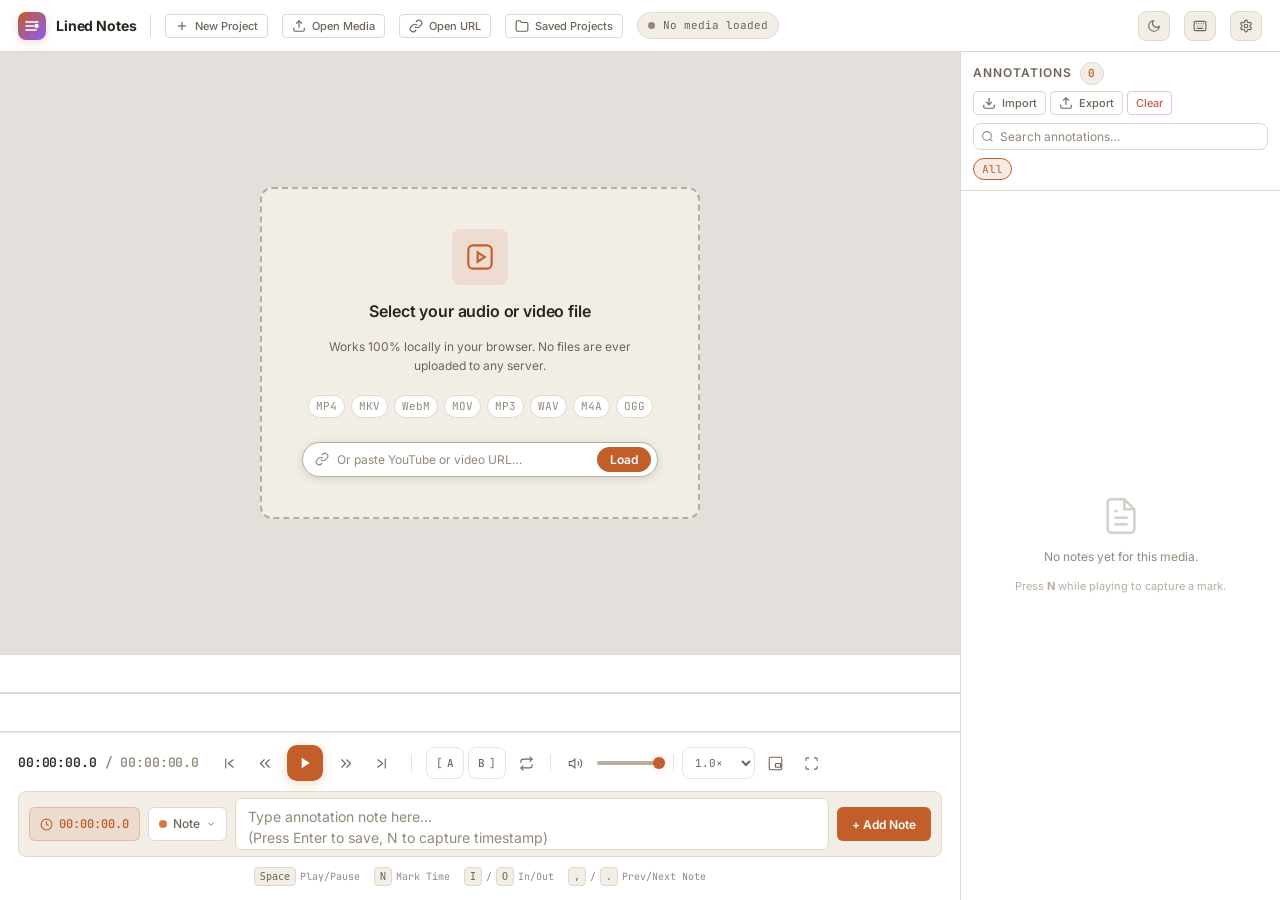
==== commit 44989226: "some mobile layout changes" ====
--- a/index.html
+++ b/index.html
@@ -77,8 +77,9 @@
         </svg>
         <span class="btn-text">New Project</span>
       </button>
-      <button class="btn btn-ghost btn-sm btn-open-media" id="open-media-btn" onclick="document.getElementById('file-picker').click()"
-        title="Open Audio or Video File" aria-label="Open Audio or Video File">
+      <button class="btn btn-ghost btn-sm btn-open-media" id="open-media-btn"
+        onclick="document.getElementById('file-picker').click()" title="Open Audio or Video File"
+        aria-label="Open Audio or Video File">
         <svg viewBox="0 0 24 24" fill="none" stroke="currentColor" stroke-width="2">
           <path d="M21 15v4a2 2 0 01-2 2H5a2 2 0 01-2-2v-4" />
           <polyline points="17 8 12 3 7 8" />
@@ -324,7 +325,8 @@
               <span class="drop-pill">OGG</span>
             </div>
             <div class="drop-url-bar" onclick="event.stopPropagation()">
-              <svg viewBox="0 0 24 24" fill="none" stroke="currentColor" stroke-width="2" width="14" height="14" class="drop-url-icon">
+              <svg viewBox="0 0 24 24" fill="none" stroke="currentColor" stroke-width="2" width="14" height="14"
+                class="drop-url-icon">
                 <path d="M10 13a5 5 0 0 0 7.54.54l3-3a5 5 0 0 0-7.07-7.07l-1.72 1.71"></path>
                 <path d="M14 11a5 5 0 0 0-7.54-.54l-3 3a5 5 0 0 0 7.07 7.07l1.71-1.71"></path>
               </svg>
@@ -428,7 +430,8 @@
 
           <!-- Primary Playback Controls -->
           <div class="playback-controls-group">
-            <button class="btn-icon note-nav-btn" onclick="app.jumpPrevNote()" title="Previous Note (, or [)" aria-label="Previous Note">
+            <button class="btn-icon note-nav-btn" onclick="app.jumpPrevNote()" title="Previous Note (, or [)"
+              aria-label="Previous Note">
               <svg viewBox="0 0 24 24" fill="none" stroke="currentColor">
                 <line x1="6" y1="5" x2="6" y2="19" stroke-linecap="round" />
                 <polyline points="18 6 10 12 18 18" stroke-linecap="round" stroke-linejoin="round" />
@@ -452,7 +455,8 @@
                 <polyline points="14 18 20 12 14 6" stroke-linecap="round" stroke-linejoin="round" />
               </svg>
             </button>
-            <button class="btn-icon note-nav-btn" onclick="app.jumpNextNote()" title="Next Note (. or ])" aria-label="Next Note">
+            <button class="btn-icon note-nav-btn" onclick="app.jumpNextNote()" title="Next Note (. or ])"
+              aria-label="Next Note">
               <svg viewBox="0 0 24 24" fill="none" stroke="currentColor">
                 <line x1="18" y1="5" x2="18" y2="19" stroke-linecap="round" />
                 <polyline points="6 6 14 12 6 18" stroke-linecap="round" stroke-linejoin="round" />
@@ -548,13 +552,15 @@
 
             <div class="timeline-separator mobile-tray-sep"></div>
 
-            <button class="btn-icon mobile-tray-btn" onclick="app.newProject()" title="New Project" aria-label="New Project">
+            <button class="btn-icon mobile-tray-btn" onclick="app.newProject()" title="New Project"
+              aria-label="New Project">
               <svg viewBox="0 0 24 24" fill="none" stroke="currentColor">
                 <line x1="12" y1="5" x2="12" y2="19" stroke-linecap="round" />
                 <line x1="5" y1="12" x2="19" y2="12" stroke-linecap="round" />
               </svg>
             </button>
-            <button class="btn-icon mobile-tray-btn" onclick="document.getElementById('file-picker').click()" title="Select Media…" aria-label="Select Media…">
+            <button class="btn-icon mobile-tray-btn" onclick="document.getElementById('file-picker').click()"
+              title="Select Media…" aria-label="Select Media…">
               <svg viewBox="0 0 24 24" fill="none" stroke="currentColor">
                 <path d="M21 15v4a2 2 0 0 1-2 2H5a2 2 0 0 1-2-2v-4" stroke-linecap="round" stroke-linejoin="round" />
                 <polyline points="17 8 12 3 7 8" stroke-linecap="round" stroke-linejoin="round" />
@@ -578,10 +584,11 @@
           <!-- Tag Selection -->
           <tag-picker id="tag-picker"></tag-picker>
 
-          <input type="text" id="note-text-input"
-            data-placeholder-desktop="Type annotation note here… (Press Enter to save, N to capture timestamp)"
+          <textarea id="note-text-input" rows="2"
+            data-placeholder-desktop="Type annotation note here…&#10;(Press Enter to save, N to capture timestamp)"
             data-placeholder-mobile="Type annotation note here…"
-            placeholder="Type annotation note here… (Press Enter to save, N to capture timestamp)" maxlength="1000">
+            placeholder="Type annotation note here…&#10;(Press Enter to save, N to capture timestamp)"
+            maxlength="1000"></textarea>
           <script>
             (function () {
               if (window.matchMedia && window.matchMedia('(max-width: 1024px)').matches) {
@@ -789,6 +796,18 @@
       </div>
 
       <div class="settings-list">
+        <!-- Setting Item: Pause on Type -->
+        <div class="settings-item">
+          <div class="settings-item-info">
+            <div class="settings-item-title">Pause while typing</div>
+            <div class="settings-item-desc">Automatically pause media playback when typing an annotation note</div>
+          </div>
+          <label class="toggle-switch">
+            <input type="checkbox" id="setting-pause-on-type" onchange="app.togglePauseOnType(this.checked)">
+            <span class="toggle-slider"></span>
+          </label>
+        </div>
+
         <!-- Setting Item: Copy with Timestamp -->
         <div class="settings-item">
           <div class="settings-item-info">
@@ -798,18 +817,6 @@
           </div>
           <label class="toggle-switch">
             <input type="checkbox" id="setting-copy-timestamp" onchange="app.toggleCopyIncludeTimestamp(this.checked)">
-            <span class="toggle-slider"></span>
-          </label>
-        </div>
-
-        <!-- Setting Item: Pause on Type -->
-        <div class="settings-item">
-          <div class="settings-item-info">
-            <div class="settings-item-title">Pause while typing</div>
-            <div class="settings-item-desc">Automatically pause media playback when typing an annotation note</div>
-          </div>
-          <label class="toggle-switch">
-            <input type="checkbox" id="setting-pause-on-type" onchange="app.togglePauseOnType(this.checked)">
             <span class="toggle-slider"></span>
           </label>
         </div>
@@ -915,8 +922,10 @@
       </div>
 
       <div class="modal-footer" style="justify-content:space-between;margin-top:14px;">
-        <button class="btn btn-primary btn-sm" onclick="app.newProject(); app.closeSessionsModal();" title="Start a fresh project">
-          <svg viewBox="0 0 24 24" fill="none" stroke="currentColor" stroke-width="2" width="13" height="13" style="margin-right:4px;">
+        <button class="btn btn-primary btn-sm" onclick="app.newProject(); app.closeSessionsModal();"
+          title="Start a fresh project">
+          <svg viewBox="0 0 24 24" fill="none" stroke="currentColor" stroke-width="2" width="13" height="13"
+            style="margin-right:4px;">
             <line x1="12" y1="5" x2="12" y2="19" />
             <line x1="5" y1="12" x2="19" y2="12" />
           </svg>
@@ -960,12 +969,14 @@
 
       <div class="url-input-container" style="display:flex;flex-direction:column;gap:10px;margin-bottom:16px;">
         <div class="url-input-wrap">
-          <svg viewBox="0 0 24 24" fill="none" stroke="currentColor" stroke-width="2" width="16" height="16" class="url-input-icon">
+          <svg viewBox="0 0 24 24" fill="none" stroke="currentColor" stroke-width="2" width="16" height="16"
+            class="url-input-icon">
             <path d="M10 13a5 5 0 0 0 7.54.54l3-3a5 5 0 0 0-7.07-7.07l-1.72 1.71"></path>
             <path d="M14 11a5 5 0 0 0-7.54-.54l-3 3a5 5 0 0 0 7.07 7.07l1.71-1.71"></path>
           </svg>
-          <input type="url" id="url-modal-input" placeholder="https://www.youtube.com/watch?v=... or https://example.com/video.mp4"
-            autocomplete="off" spellcheck="false" onkeydown="if(event.key==='Enter') app.loadFromUrlModal()">
+          <input type="url" id="url-modal-input"
+            placeholder="https://www.youtube.com/watch?v=... or https://example.com/video.mp4" autocomplete="off"
+            spellcheck="false" onkeydown="if(event.key==='Enter') app.loadFromUrlModal()">
         </div>
         <div class="url-format-hints">
           <span class="url-hint-pill">YouTube (watch, embed, shorts)</span>
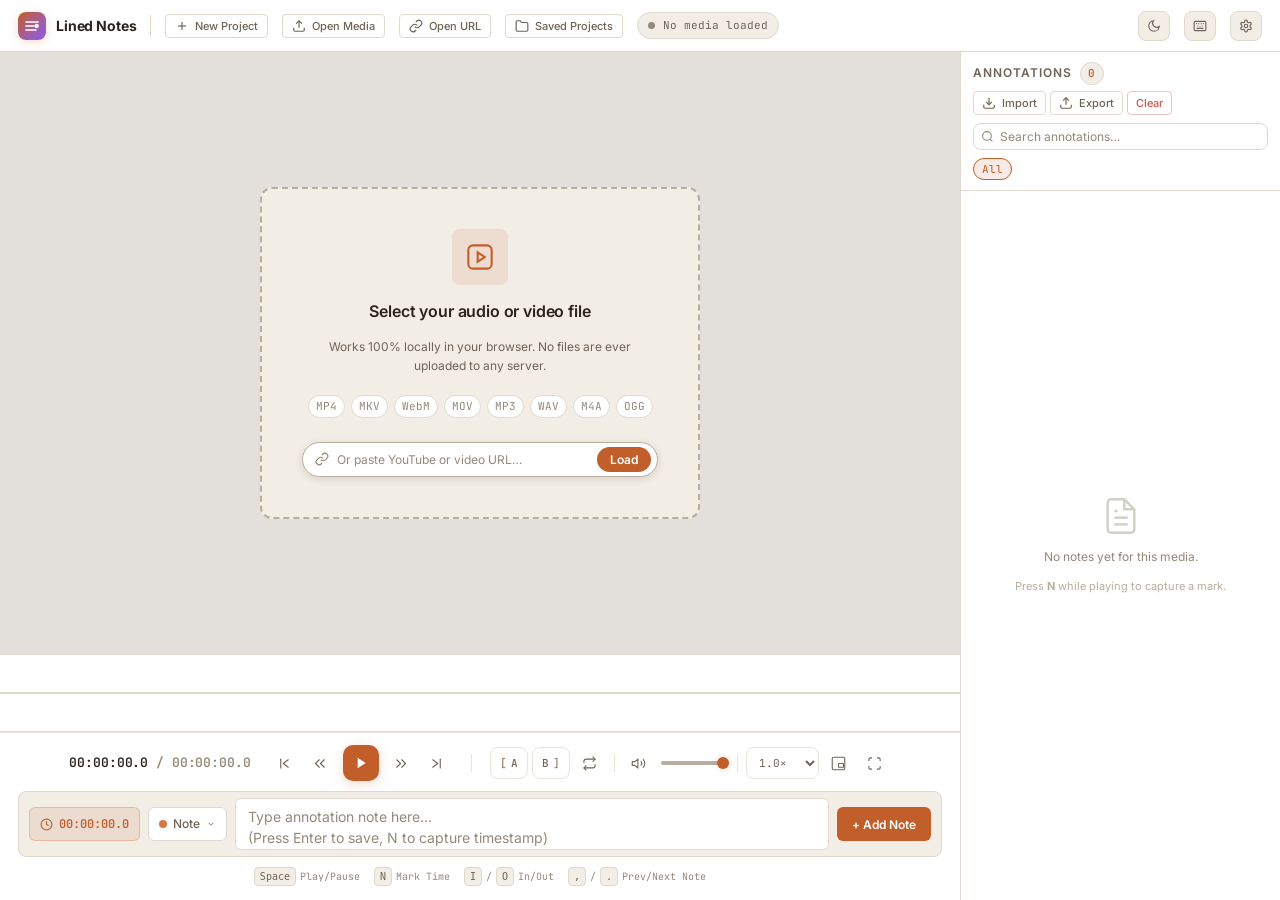
==== commit 5bc01b40: "some mobile layout changes" ====
--- a/index.html
+++ b/index.html
@@ -481,7 +481,7 @@
             </button>
           </div>
 
-          <div class="timeline-separator"></div>
+          <div class="timeline-separator transport-group-sep"></div>
 
           <!-- Secondary / Expandable Tools Group -->
           <div class="secondary-tools-group" id="secondary-tools-group">
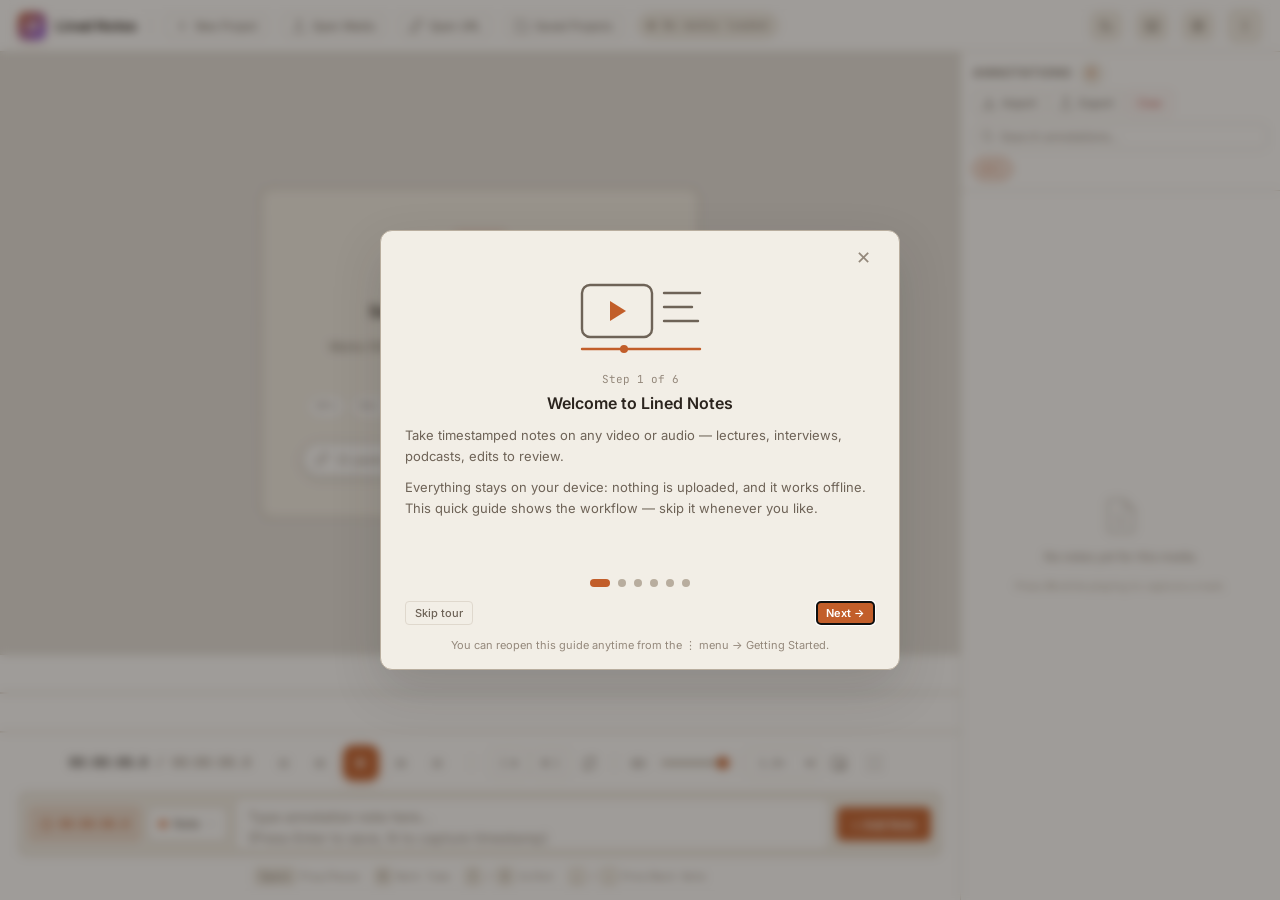
==== commit 8fe8c617: "add app onboarding guide" ====
--- a/index.html
+++ b/index.html
@@ -261,6 +261,14 @@
             </svg>
             <span>Import Annotations…</span>
           </div>
+          <div class="dropdown-item" onclick="app.openOnboarding(); app.closeMobileMenu();">
+            <svg viewBox="0 0 24 24" fill="none" stroke="currentColor" stroke-width="2" stroke-linecap="round"
+              stroke-linejoin="round" width="14" height="14">
+              <circle cx="12" cy="12" r="10" />
+              <polygon points="16.24 7.76 14.12 14.12 7.76 16.24 9.88 9.88 16.24 7.76" />
+            </svg>
+            <span>Getting Started</span>
+          </div>
           <div class="dropdown-item" onclick="app.openShortcutsModal(); app.closeMobileMenu();">
             <svg viewBox="0 0 24 24" fill="none" stroke="currentColor" stroke-width="2" stroke-linecap="round"
               stroke-linejoin="round" width="14" height="14">
@@ -303,8 +311,7 @@
       <!-- PLAYER AREA -->
       <div id="player-area">
         <!-- Drag & Drop Overlay -->
-        <div id="drop-zone" ondrop="app.onDrop(event)" ondragover="app.onDragOver(event)"
-          ondragleave="app.onDragLeave(event)" onclick="document.getElementById('file-picker').click()">
+        <div id="drop-zone" onclick="document.getElementById('file-picker').click()">
           <div class="drop-box">
             <div class="drop-icon-wrap">
               <svg viewBox="0 0 24 24" fill="none" stroke="currentColor" stroke-width="1.8">
@@ -416,8 +423,7 @@
 
       <!-- TIMELINE AREA -->
       <div id="timeline-container">
-        <div id="timeline-canvas-wrap" onpointerdown="app.startScrub(event)" onpointermove="app.onTimelineHover(event)"
-          onpointerleave="app.clearHover()" onwheel="app.onTimelineWheel(event)">
+        <div id="timeline-canvas-wrap">
           <canvas id="timeline-canvas"></canvas>
         </div>
       </div>
@@ -486,10 +492,10 @@
           <!-- Secondary / Expandable Tools Group -->
           <div class="secondary-tools-group" id="secondary-tools-group">
             <!-- In/Out Points for range notes: Bracket Buttons -->
-            <button class="bracket-btn" id="A-point-btn" onclick="app.setInPoint()" title="Set A Point (A)">
+            <button class="bracket-btn" id="A-point-btn" onclick="app.setInPoint()" title="Set In Point (I or A)">
               <span class="bracket-char">[</span> A
             </button>
-            <button class="bracket-btn" id="B-point-btn" onclick="app.setOutPoint()" title="Set B Point (B)">
+            <button class="bracket-btn" id="B-point-btn" onclick="app.setOutPoint()" title="Set Out Point (O or B)">
               B <span class="bracket-char">]</span>
             </button>
             <button class="btn-icon" id="loop-range-btn" onclick="app.toggleLoop()"
@@ -547,24 +553,6 @@
               <svg viewBox="0 0 24 24" fill="none" stroke="currentColor">
                 <path
                   d="M8 3H5a2 2 0 0 0-2 2v3m18 0V5a2 2 0 0 0-2-2h-3m0 18h3a2 2 0 0 0 2-2v-3M3 16v3a2 2 0 0 0 2 2h3" />
-              </svg>
-            </button>
-
-            <div class="timeline-separator mobile-tray-sep"></div>
-
-            <button class="btn-icon mobile-tray-btn" onclick="app.newProject()" title="New Project"
-              aria-label="New Project">
-              <svg viewBox="0 0 24 24" fill="none" stroke="currentColor">
-                <line x1="12" y1="5" x2="12" y2="19" stroke-linecap="round" />
-                <line x1="5" y1="12" x2="19" y2="12" stroke-linecap="round" />
-              </svg>
-            </button>
-            <button class="btn-icon mobile-tray-btn" onclick="document.getElementById('file-picker').click()"
-              title="Select Media…" aria-label="Select Media…">
-              <svg viewBox="0 0 24 24" fill="none" stroke="currentColor">
-                <path d="M21 15v4a2 2 0 0 1-2 2H5a2 2 0 0 1-2-2v-4" stroke-linecap="round" stroke-linejoin="round" />
-                <polyline points="17 8 12 3 7 8" stroke-linecap="round" stroke-linejoin="round" />
-                <line x1="12" y1="3" x2="12" y2="15" stroke-linecap="round" stroke-linejoin="round" />
               </svg>
             </button>
           </div>
@@ -774,9 +762,9 @@
         <div style="display:flex;align-items:center;gap:12px;font-size:12px;color:var(--text-muted);">
           <span>Import Mode:</span>
           <label style="cursor:pointer;display:inline-flex;align-items:center;gap:4px;"><input type="radio"
-              name="import-mode" value="replace" checked> Replace current</label>
+              name="import-mode" value="merge" checked> Merge with current</label>
           <label style="cursor:pointer;display:inline-flex;align-items:center;gap:4px;"><input type="radio"
-              name="import-mode" value="merge"> Merge with current</label>
+              name="import-mode" value="replace"> Replace current</label>
         </div>
       </div>
 
@@ -800,7 +788,7 @@
         <div class="settings-item">
           <div class="settings-item-info">
             <div class="settings-item-title">Pause while typing</div>
-            <div class="settings-item-desc">Automatically pause media playback when typing an annotation note</div>
+            <div class="settings-item-desc">Pause playback while you type a note, and resume once it's saved</div>
           </div>
           <label class="toggle-switch">
             <input type="checkbox" id="setting-pause-on-type" onchange="app.togglePauseOnType(this.checked)">
@@ -819,6 +807,31 @@
             <input type="checkbox" id="setting-copy-timestamp" onchange="app.toggleCopyIncludeTimestamp(this.checked)">
             <span class="toggle-slider"></span>
           </label>
+        </div>
+
+        <!-- Setting Item: Reaction-time offset -->
+        <div class="settings-item">
+          <div class="settings-item-info">
+            <div class="settings-item-title">Stamp earlier while playing</div>
+            <div class="settings-item-desc">Compensates for reaction time: timestamps captured during playback are moved back</div>
+          </div>
+          <select class="speed-select" id="setting-stamp-offset" onchange="app.setStampOffset(this.value)"
+            aria-label="Stamp offset">
+            <option value="0">Off</option>
+            <option value="1">1 s</option>
+            <option value="2">2 s</option>
+            <option value="3">3 s</option>
+          </select>
+        </div>
+
+        <!-- Setting Item: Storage -->
+        <div class="settings-item">
+          <div class="settings-item-info">
+            <div class="settings-item-title">Storage</div>
+            <div class="settings-item-desc" id="storage-info">Checking storage…</div>
+          </div>
+          <button class="btn btn-ghost btn-sm" id="storage-persist-btn" style="display:none;"
+            onclick="app.requestPersistentStorage()">Protect data</button>
         </div>
       </div>
 
@@ -859,6 +872,15 @@
         <div class="shortcut-keys"><kbd>Shift</kbd> + <kbd>L</kbd></div>
         <div class="shortcut-desc">Toggle A-B range loop playback</div>
 
+        <div class="shortcut-keys"><kbd>Shift</kbd> + <kbd>,</kbd> / <kbd>.</kbd></div>
+        <div class="shortcut-desc">Nudge the active note 0.1s earlier / later</div>
+
+        <div class="shortcut-keys"><kbd>Ctrl</kbd> / <kbd>⌘</kbd> + <kbd>Z</kbd></div>
+        <div class="shortcut-desc">Undo the last note change (add, edit, delete, import, clear)</div>
+
+        <div class="shortcut-keys"><kbd>Ctrl</kbd> / <kbd>⌘</kbd> + <kbd>Shift</kbd> + <kbd>Z</kbd> or <kbd>Ctrl</kbd> + <kbd>Y</kbd></div>
+        <div class="shortcut-desc">Redo the last undone change</div>
+
         <div class="shortcut-keys"><kbd>+</kbd> / <kbd>−</kbd></div>
         <div class="shortcut-desc">Zoom timeline in / out (or Ctrl + Scroll)</div>
 
@@ -880,6 +902,7 @@
 
       <div class="modal-footer" style="margin-top:16px;">
         <button class="btn btn-primary" data-modal-close onclick="app.closeShortcutsModal()">Got It</button>
+        <button class="btn btn-ghost" onclick="app.openOnboarding()">Take the tour</button>
       </div>
     </div>
   </modal-dialog>
@@ -931,6 +954,12 @@
           </svg>
           New Project
         </button>
+        <button class="btn btn-ghost btn-sm" onclick="app.sessions.backupAllSessions()"
+          title="Download every saved project as one JSON file">Back Up All</button>
+        <button class="btn btn-ghost btn-sm" onclick="document.getElementById('restore-file-input').click()"
+          title="Restore projects from a backup file (merges with existing projects)">Restore…</button>
+        <input type="file" id="restore-file-input" accept=".json,application/json" style="display:none"
+          onchange="app.sessions.restoreFromFile(this.files[0]); this.value = '';">
         <button class="btn btn-ghost" data-modal-close onclick="app.closeSessionsModal()">Close</button>
       </div>
     </div>
@@ -992,8 +1021,42 @@
     </div>
   </modal-dialog>
 
+  <!-- GETTING STARTED GUIDE (js/onboarding.js) -->
+  <modal-dialog id="onboarding-modal" aria-labelledby="onboarding-title">
+    <div class="modal-card onboarding-card">
+      <div class="onboarding-top">
+        <button class="modal-close-btn" data-modal-close aria-label="Close guide">✕</button>
+      </div>
+      <div id="onboarding-step" class="onboarding-step" aria-live="polite"></div>
+      <div id="onboarding-dots" class="onboarding-dots"></div>
+      <div class="onboarding-footer">
+        <button type="button" class="btn btn-ghost btn-sm" id="onboarding-skip">Skip tour</button>
+        <div class="onboarding-nav">
+          <button type="button" class="btn btn-ghost btn-sm" id="onboarding-back">Back</button>
+          <button type="button" class="btn btn-primary btn-sm" id="onboarding-next">Next →</button>
+        </div>
+      </div>
+      <div class="onboarding-reopen-hint">You can reopen this guide anytime from the ⋮ menu → Getting Started.</div>
+    </div>
+  </modal-dialog>
+
+  <!-- CONFIRMATION DIALOG (see confirmDialog() in js/utils.js) -->
+  <modal-dialog id="confirm-modal">
+    <div class="modal-card">
+      <div class="modal-header">
+        <div class="modal-title" id="confirm-modal-title">Are you sure?</div>
+        <button class="modal-close-btn" data-modal-close aria-label="Cancel">✕</button>
+      </div>
+      <div class="confirm-modal-message" id="confirm-modal-message"></div>
+      <div class="modal-footer">
+        <button class="btn btn-ghost" data-modal-close>Cancel</button>
+        <button class="btn btn-primary" id="confirm-modal-ok">Confirm</button>
+      </div>
+    </div>
+  </modal-dialog>
+
   <!-- APPLICATION ENTRY POINT -->
-  <script type="module" src="js/app.js"></script>
+<script type="module" src="js/app.js"></script>
 </body>
 
 </html>
--- a/css/main.css
+++ b/css/main.css
@@ -11,4 +11,5 @@
 @import "./controls.css";
 @import "./notes.css";
 @import "./modals.css";
+@import "./onboarding.css";
 @import "./mobile.css";
